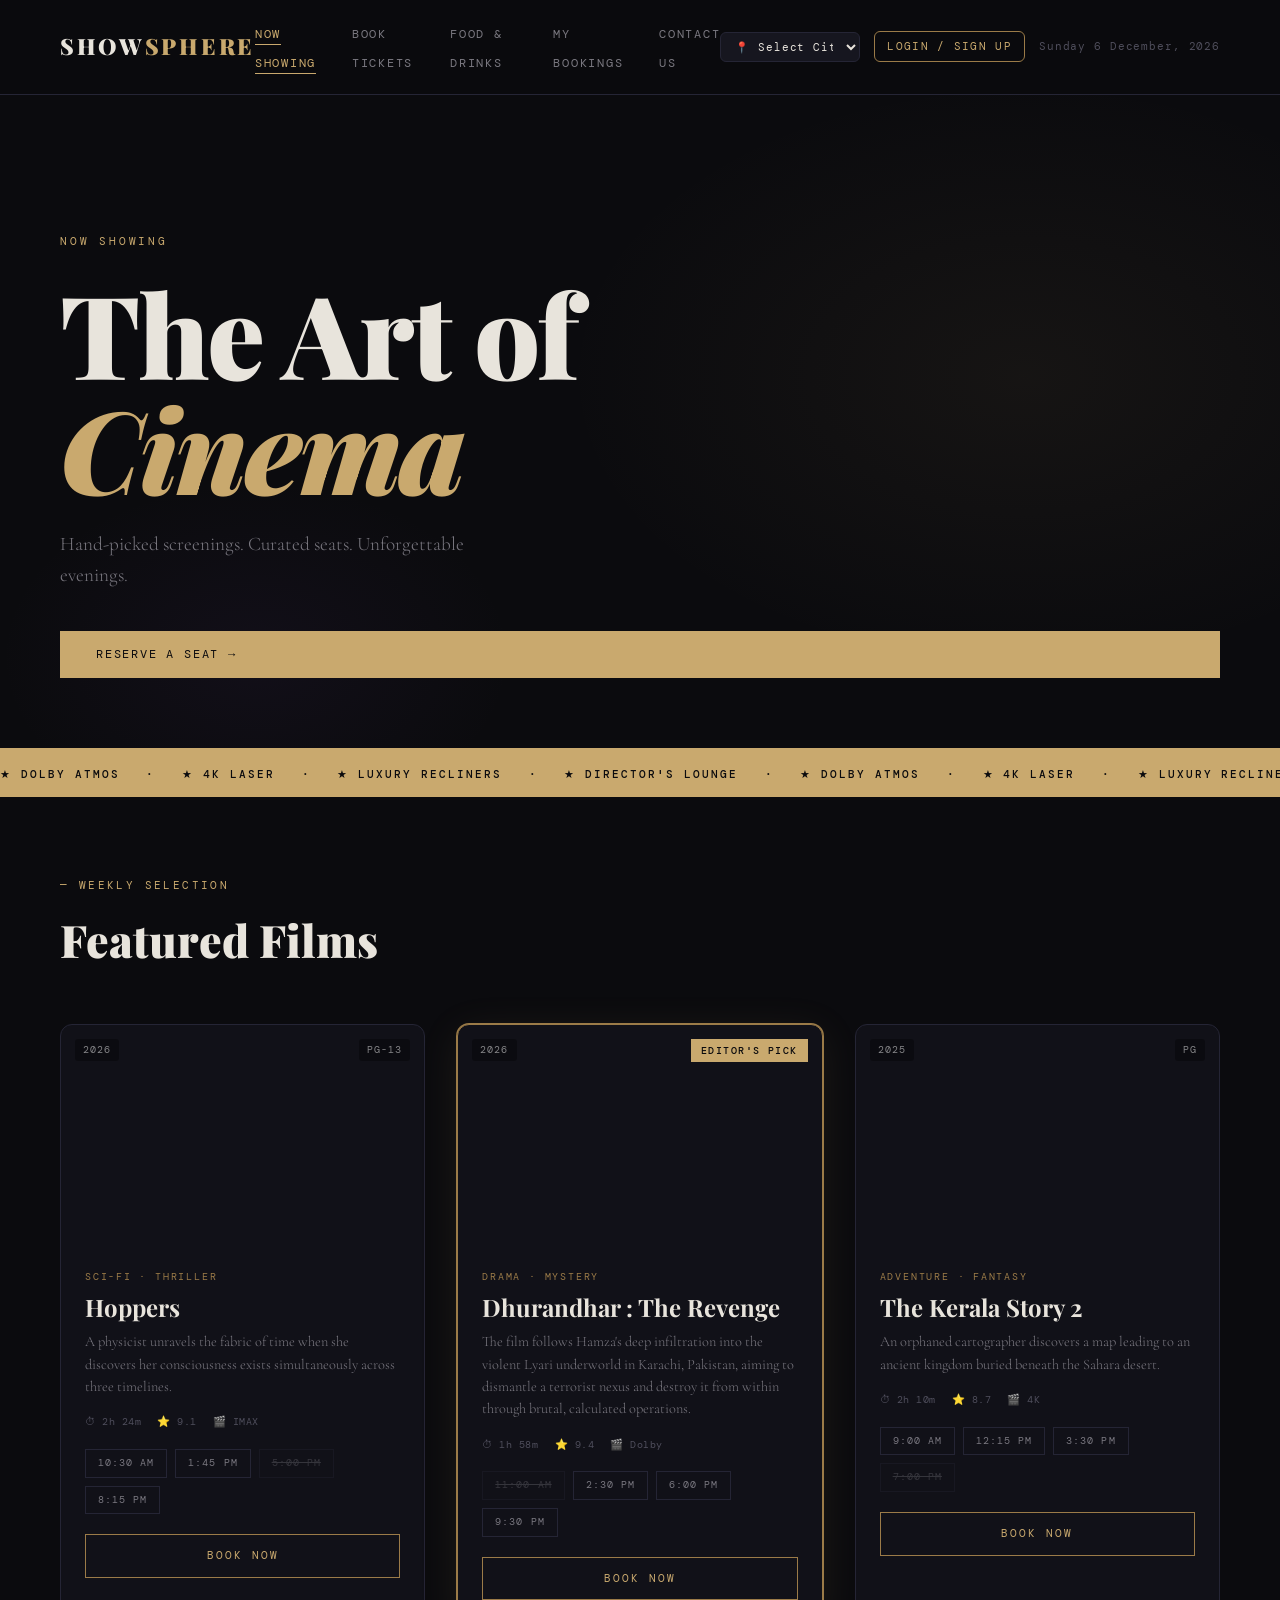
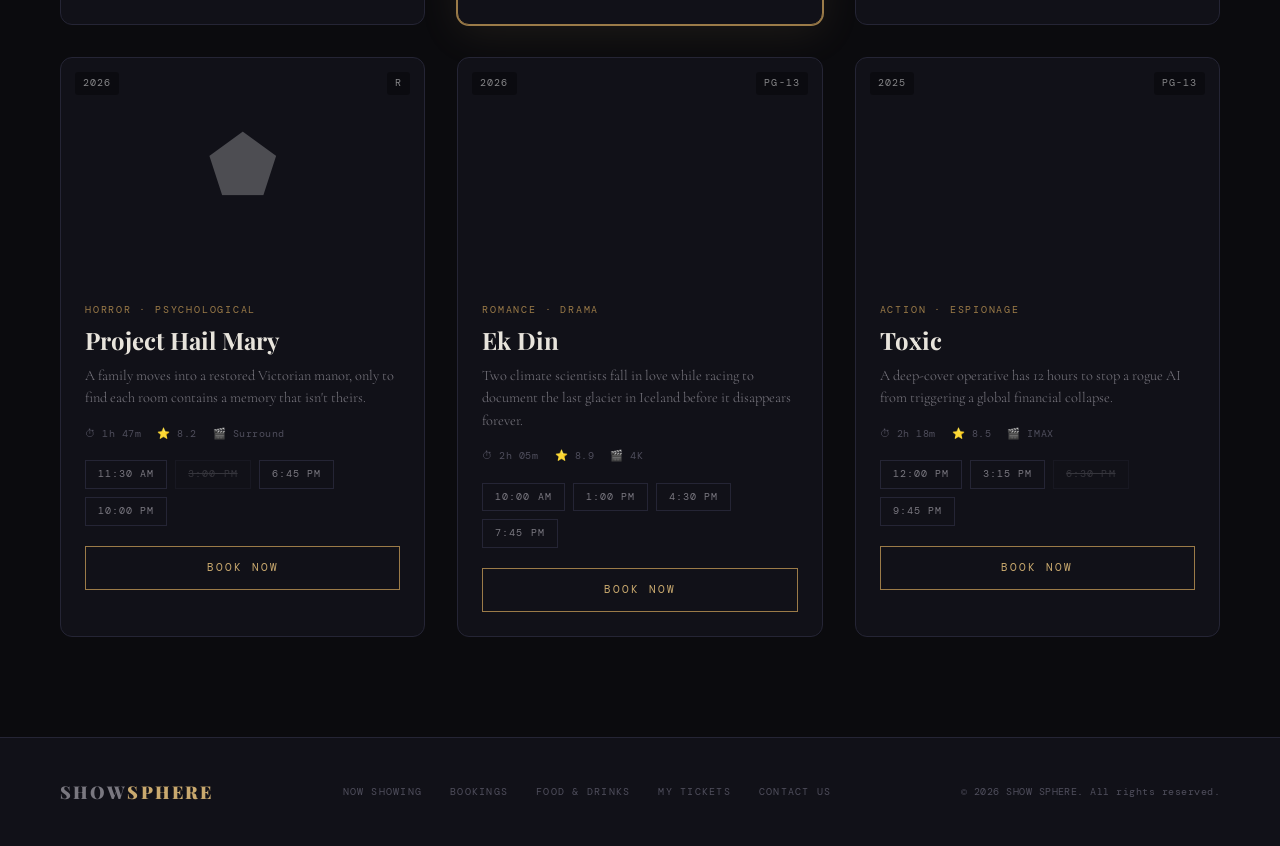
==== index.html @ 592b6368 "Add files via upload" ====
<!DOCTYPE html>
<html lang="en">

<head>
  <meta charset="UTF-8">
  <meta name="viewport" content="width=device-width, initial-scale=1.0">
  <title>SHOW SPHERE — Book Your Experience</title>
  <link rel="stylesheet" href="style.css">
  <link rel="preconnect" href="https://fonts.googleapis.com">
  <link
    href="https://fonts.googleapis.com/css2?family=Playfair+Display:ital,wght@0,400;0,700;0,900;1,400&family=DM+Mono:wght@300;400;500&family=Cormorant+Garamond:ital,wght@0,300;0,600;1,300&display=swap"
    rel="stylesheet">
</head>

<body>

  <!-- NAV -->
  <nav class="navbar">
    <div class="nav-brand">SHOW<span>SPHERE</span></div>
    <ul class="nav-links">
      <li><a href="index.html" class="active">Now Showing</a></li>
      <li><a href="booking.html">Book Tickets</a></li>
      <li><a href="food.html">Food &amp; Drinks</a></li>
      <li><a href="confirmation.html">My Bookings</a></li>
      <li><a href="contact.html">Contact Us</a></li>
    </ul>
    <div class="nav-right-group">
      <div class="location-selector-wrap">
        <select id="city-select" class="city-select-nav" title="Select your city">
          <option value="">📍 Select City</option>
        </select>
      </div>
      <a href="login.html" class="nav-login-btn" id="nav-login-link">Login / Sign Up</a>
      <span class="nav-user-greeting" id="nav-user-greeting" style="display:none"></span>
      <div class="nav-date" id="nav-date-el"></div>
    </div>
  </nav>

  <!-- HERO -->
  <!-- HERO -->
  <header class="hero">
    <div class="hero-label">NOW SHOWING</div>
    <h1 class="hero-title">The Art of<br><em>Cinema</em></h1>
    <p class="hero-sub">Hand-picked screenings. Curated seats. Unforgettable evenings.</p>
    <a href="booking.html" class="btn-primary">Reserve a Seat →</a>
    <div class="hero-ticker">
      <span>★ DOLBY ATMOS &nbsp;&nbsp;·&nbsp;&nbsp; ★ 4K LASER &nbsp;&nbsp;·&nbsp;&nbsp; ★ LUXURY RECLINERS
        &nbsp;&nbsp;·&nbsp;&nbsp; ★ DIRECTOR'S LOUNGE &nbsp;&nbsp;·&nbsp;&nbsp; ★ DOLBY ATMOS &nbsp;&nbsp;·&nbsp;&nbsp;
        ★ 4K LASER &nbsp;&nbsp;·&nbsp;&nbsp; ★ LUXURY RECLINERS &nbsp;&nbsp;·&nbsp;&nbsp;</span>
    </div>
  </header>

  <!-- MOVIES GRID -->
  <main class="main-content">
    <div class="section-header">
      <span class="section-tag">— WEEKLY SELECTION</span>
      <h2>Featured Films</h2>
    </div>

    <div class="movies-grid">

      <!-- MOVIE 1 -->
      <article class="movie-card">
        <div class="movie-poster" style="background-image: url(posters/hoppers2.jpg); background-size: cover;"">
          <div class=" poster-text">
          <span class="poster-year">2026</span>
          <span class="poster-rating">PG-13</span>
        </div>

    </div>
    <div class="movie-info">
      <div class="movie-genre">Sci-Fi · Thriller</div>
      <h3 class="movie-title">Hoppers</h3>
      <p class="movie-desc">A physicist unravels the fabric of time when she discovers her consciousness exists
        simultaneously across three timelines.</p>
      <div class="movie-meta">
        <span>⏱ 2h 24m</span>
        <span>⭐ 9.1</span>
        <span>🎬 IMAX</span>
      </div>
      <div class="movie-times">
        <span class="time-tag">10:30 AM</span>
        <span class="time-tag">1:45 PM</span>
        <span class="time-tag sold-out">5:00 PM</span>
        <span class="time-tag">8:15 PM</span>
      </div>
      <a href="booking.html?movie=echoes" class="btn-book">Book Now</a>
    </div>
    </article>

    <!-- MOVIE 2 -->
    <article class="movie-card featured">
      <div class="movie-poster" style="background-image: url(posters/Dhurandhar.avif); background-size: cover;">
        <div class="poster-text">
          <span class="poster-year">2026</span>
          <span class="poster-rating">R</span>
        </div>

        <div class="featured-badge">EDITOR'S PICK</div>
      </div>
      <div class="movie-info">
        <div class="movie-genre">Drama · Mystery</div>
        <h3 class="movie-title">Dhurandhar : The Revenge </h3>
        <p class="movie-desc">The film follows Hamza's deep infiltration into the violent Lyari underworld in Karachi,
          Pakistan, aiming to dismantle a terrorist nexus and destroy it from within through brutal, calculated
          operations.</p>
        <div class="movie-meta">
          <span>⏱ 1h 58m</span>
          <span>⭐ 9.4</span>
          <span>🎬 Dolby</span>
        </div>
        <div class="movie-times">
          <span class="time-tag sold-out">11:00 AM</span>
          <span class="time-tag">2:30 PM</span>
          <span class="time-tag">6:00 PM</span>
          <span class="time-tag">9:30 PM</span>
        </div>
        <a href="booking.html?movie=letter" class="btn-book">Book Now</a>
      </div>
    </article>

    <!-- MOVIE 3 -->
    <article class="movie-card">
      <div class="movie-poster" style="background-image: url(posters/thekeralastory.avif); background-size: cover;">
        <div class="poster-text">
          <span class="poster-year">2025</span>
          <span class="poster-rating">PG</span>
        </div>

      </div>
      <div class="movie-info">
        <div class="movie-genre">Adventure · Fantasy</div>
        <h3 class="movie-title">The Kerala Story 2</h3>
        <p class="movie-desc">An orphaned cartographer discovers a map leading to an ancient kingdom buried beneath
          the Sahara desert.</p>
        <div class="movie-meta">
          <span>⏱ 2h 10m</span>
          <span>⭐ 8.7</span>
          <span>🎬 4K</span>
        </div>
        <div class="movie-times">
          <span class="time-tag">9:00 AM</span>
          <span class="time-tag">12:15 PM</span>
          <span class="time-tag">3:30 PM</span>
          <span class="time-tag sold-out">7:00 PM</span>
        </div>
        <a href="booking.html?movie=crown" class="btn-book">Book Now</a>
      </div>
    </article>

    <!-- MOVIE 4 -->
    <article class="movie-card">
      <div class="movie-poster" style="background-image: url(posters/hailmary2.webp); background-size: cover;">
        <div class="poster-text">
          <span class="poster-year">2026</span>
          <span class="poster-rating">R</span>
        </div>
        <div class="poster-art">⬟</div>
      </div>
      <div class="movie-info">
        <div class="movie-genre">Horror · Psychological</div>
        <h3 class="movie-title">Project Hail Mary</h3>
        <p class="movie-desc">A family moves into a restored Victorian manor, only to find each room contains a memory
          that isn't theirs.</p>
        <div class="movie-meta">
          <span>⏱ 1h 47m</span>
          <span>⭐ 8.2</span>
          <span>🎬 Surround</span>
        </div>
        <div class="movie-times">
          <span class="time-tag">11:30 AM</span>
          <span class="time-tag sold-out">3:00 PM</span>
          <span class="time-tag">6:45 PM</span>
          <span class="time-tag">10:00 PM</span>
        </div>
        <a href="booking.html?movie=hollow" class="btn-book">Book Now</a>
      </div>
    </article>

    <!-- MOVIE 5 -->
    <article class="movie-card">
      <div class="movie-poster" style="background-image: url(posters/ekdin.avif); background-size: cover;">
        <div class="poster-text">
          <span class="poster-year">2026</span>
          <span class="poster-rating">PG-13</span>
        </div>

      </div>
      <div class="movie-info">
        <div class="movie-genre">Romance · Drama</div>
        <h3 class="movie-title">Ek Din</h3>
        <p class="movie-desc">Two climate scientists fall in love while racing to document the last glacier in Iceland
          before it disappears forever.</p>
        <div class="movie-meta">
          <span>⏱ 2h 05m</span>
          <span>⭐ 8.9</span>
          <span>🎬 4K</span>
        </div>
        <div class="movie-times">
          <span class="time-tag">10:00 AM</span>
          <span class="time-tag">1:00 PM</span>
          <span class="time-tag">4:30 PM</span>
          <span class="time-tag">7:45 PM</span>
        </div>
        <a href="booking.html?movie=seasons" class="btn-book">Book Now</a>
      </div>
    </article>

    <!-- MOVIE 6 -->
    <article class="movie-card">
      <div class="movie-poster" style="background-image: url(posters/toxic.jpg); background-size: cover;">
        <div class="poster-text">
          <span class="poster-year">2025</span>
          <span class="poster-rating">PG-13</span>
        </div>

      </div>
      <div class="movie-info">
        <div class="movie-genre">Action · Espionage</div>
        <h3 class="movie-title">Toxic</h3>
        <p class="movie-desc">A deep-cover operative has 12 hours to stop a rogue AI from triggering a global
          financial collapse.</p>
        <div class="movie-meta">
          <span>⏱ 2h 18m</span>
          <span>⭐ 8.5</span>
          <span>🎬 IMAX</span>
        </div>
        <div class="movie-times">
          <span class="time-tag">12:00 PM</span>
          <span class="time-tag">3:15 PM</span>
          <span class="time-tag sold-out">6:30 PM</span>
          <span class="time-tag">9:45 PM</span>
        </div>
        <a href="booking.html?movie=midnight" class="btn-book">Book Now</a>
      </div>
    </article>

    </div>
  </main>

  <!-- FOOTER -->
  <footer class="footer">
    <div class="footer-brand">SHOW<span>SPHERE</span></div>
    <div class="footer-links">
      <a href="index.html">Now Showing</a>
      <a href="booking.html">Bookings</a>
      <a href="food.html">Food &amp; Drinks</a>
      <a href="confirmation.html">My Tickets</a>
      <a href="contact.html">Contact Us</a>
    </div>
    <div class="footer-copy">© 2026 SHOW SPHERE. All rights reserved.</div>
  </footer>

</body>
<script src="shared.js"></script>
<script src="index (1).js"></script>
</html>
---- style.css ----
/* ============================================================
   SHOW SPHERE — Master Stylesheet
   Aesthetic: Dark luxury editorial · Gold accents · Cinematic
   ============================================================ */

/* ── RESET & ROOT ─────────────────────────────────────────── */
*,
*::before,
*::after {
  box-sizing: border-box;
  margin: 0;
  padding: 0;
}

:root {
  --bg: #0b0b0e;
  --surface: #111118;
  --surface2: #16161f;
  --border: #252535;
  --gold: #c9a96e;
  --gold-dim: #9b7b48;
  --gold-glow: rgba(201, 169, 110, 0.15);
  --text: #e8e4dc;
  --text-dim: #7a7880;
  --text-sub: #4f4e5c;
  --accent: #c9a96e;
  --red: #e05c5c;
  --green: #5ccea8;

  --font-display: 'Playfair Display', Georgia, serif;
  --font-mono: 'DM Mono', monospace;
  --font-body: 'Cormorant Garamond', Georgia, serif;

  --radius: 6px;
  --radius-lg: 12px;
  --shadow: 0 4px 24px rgba(0, 0, 0, 0.6);
}

html {
  scroll-behavior: smooth;
}

body {
  background-color: var(--bg);
  color: var(--text);
  font-family: var(--font-body);
  font-size: 18px;
  line-height: 1.6;
  min-height: 100vh;
}

/* ── NAVBAR ────────────────────────────────────────────────── */
.navbar {
  position: sticky;
  top: 0;
  z-index: 100;
  display: flex;
  align-items: center;
  justify-content: space-between;
  padding: 18px 60px;
  background: rgba(11, 11, 14, 0.92);
  backdrop-filter: blur(16px);
  border-bottom: 1px solid var(--border);
}

.nav-brand {
  font-family: var(--font-display);
  font-size: 1.4rem;
  font-weight: 900;
  letter-spacing: 0.12em;
  color: var(--text);
}

.nav-brand span {
  color: var(--gold);
}

.nav-links {
  display: flex;
  list-style: none;
  gap: 36px;
}

.nav-links a {
  font-family: var(--font-mono);
  font-size: 0.72rem;
  letter-spacing: 0.15em;
  text-transform: uppercase;
  text-decoration: none;
  color: var(--text-dim);
  padding-bottom: 2px;
  border-bottom: 1px solid transparent;
  transition: color 0.2s, border-color 0.2s;
}

.nav-links a:hover,
.nav-links a.active {
  color: var(--gold);
  border-bottom-color: var(--gold);
}

.nav-date {
  font-family: var(--font-mono);
  font-size: 0.68rem;
  color: var(--text-sub);
  letter-spacing: 0.08em;
}

/* ── HERO ──────────────────────────────────────────────────── */
.hero {
  position: relative;
  min-height: 78vh;
  display: flex;
  flex-direction: column;
  justify-content: center;
  padding: 100px 60px 80px;
  overflow: hidden;
}

.hero::before {
  content: '';
  position: absolute;
  inset: 0;
  background:
    radial-gradient(ellipse 60% 70% at 80% 40%, rgba(201, 169, 110, 0.06) 0%, transparent 60%),
    radial-gradient(ellipse 40% 50% at 20% 80%, rgba(100, 60, 150, 0.08) 0%, transparent 50%);
  pointer-events: none;
}

.hero-label {
  font-family: var(--font-mono);
  font-size: 0.7rem;
  letter-spacing: 0.25em;
  text-transform: uppercase;
  color: var(--gold);
  margin-bottom: 24px;
  animation: fadeUp 0.8s ease both;
}

.hero-title {
  font-family: var(--font-display);
  font-size: clamp(4rem, 9vw, 9rem);
  font-weight: 900;
  line-height: 1;
  letter-spacing: -0.02em;
  color: var(--text);
  max-width: 700px;
  margin-bottom: 24px;
  animation: fadeUp 0.8s 0.1s ease both;
}

.hero-title em {
  font-style: italic;
  color: var(--gold);
}

.hero-sub {
  font-family: var(--font-body);
  font-size: 1.2rem;
  color: var(--text-dim);
  max-width: 420px;
  margin-bottom: 40px;
  animation: fadeUp 0.8s 0.2s ease both;
  font-weight: 300;
}

/* ── TICKER ────────────────────────────────────────────────── */
.hero-ticker {
  position: absolute;
  bottom: 0;
  left: 0;
  right: 0;
  background: var(--gold);
  padding: 10px 0;
  overflow: hidden;
  white-space: nowrap;
}

.hero-ticker span {
  display: inline-block;
  font-family: var(--font-mono);
  font-size: 0.68rem;
  letter-spacing: 0.18em;
  color: var(--bg);
  font-weight: 500;
  animation: ticker 22s linear infinite;
}

@keyframes ticker {
  from {
    transform: translateX(0);
  }

  to {
    transform: translateX(-50%);
  }
}

/* ── BUTTONS ───────────────────────────────────────────────── */
.btn-primary {
  display: inline-block;
  background: var(--gold);
  color: var(--bg);
  font-family: var(--font-mono);
  font-size: 0.75rem;
  letter-spacing: 0.15em;
  text-transform: uppercase;
  text-decoration: none;
  padding: 14px 36px;
  border: none;
  cursor: pointer;
  transition: background 0.2s, transform 0.15s;
  animation: fadeUp 0.8s 0.3s ease both;
}

.btn-primary:hover {
  background: #e0be85;
  transform: translateY(-2px);
}

.btn-outline {
  display: inline-block;
  background: transparent;
  color: var(--gold);
  font-family: var(--font-mono);
  font-size: 0.75rem;
  letter-spacing: 0.15em;
  text-transform: uppercase;
  text-decoration: none;
  padding: 14px 36px;
  border: 1px solid var(--gold);
  cursor: pointer;
  transition: background 0.2s, transform 0.15s;
}

.btn-outline:hover {
  background: var(--gold-glow);
  transform: translateY(-2px);
}

/* ── MAIN CONTENT ──────────────────────────────────────────── */
.main-content {
  padding: 80px 60px 100px;
}

.section-header {
  margin-bottom: 48px;
}

.section-tag {
  font-family: var(--font-mono);
  font-size: 0.68rem;
  letter-spacing: 0.22em;
  text-transform: uppercase;
  color: var(--gold);
  display: block;
  margin-bottom: 10px;
}

.section-header h2 {
  font-family: var(--font-display);
  font-size: 2.8rem;
  font-weight: 900;
  color: var(--text);
}

/* ── MOVIES GRID ───────────────────────────────────────────── */
.movies-grid {
  display: grid;
  grid-template-columns: repeat(auto-fill, minmax(340px, 1fr));
  gap: 32px;
}

.movie-card {
  background: var(--surface);
  border: 1px solid var(--border);
  border-radius: var(--radius-lg);
  overflow: hidden;
  transition: transform 0.25s, border-color 0.25s, box-shadow 0.25s;
  animation: fadeUp 0.6s ease both;
}

.movie-card:nth-child(2) {
  animation-delay: 0.1s;
}

.movie-card:nth-child(3) {
  animation-delay: 0.15s;
}

.movie-card:nth-child(4) {
  animation-delay: 0.2s;
}

.movie-card:nth-child(5) {
  animation-delay: 0.25s;
}

.movie-card:nth-child(6) {
  animation-delay: 0.3s;
}

.movie-card:hover {
  transform: translateY(-6px);
  border-color: var(--gold-dim);
  box-shadow: 0 16px 48px rgba(0, 0, 0, 0.5), 0 0 0 1px var(--gold-dim);
}

.movie-card.featured {
  border-color: var(--gold-dim);
  box-shadow: 0 0 0 1px var(--gold-dim), 0 8px 40px rgba(201, 169, 110, 0.1);
}

/* Poster */
.movie-poster {
  position: relative;
  height: 220px;
  display: flex;
  align-items: center;
  justify-content: center;
  overflow: hidden;
}

.poster-art {
  font-size: 5rem;
  opacity: 0.25;
  color: #fff;
  user-select: none;
}

.poster-text {
  position: absolute;
  top: 14px;
  left: 14px;
  right: 14px;
  display: flex;
  justify-content: space-between;
}

.poster-year,
.poster-rating {
  font-family: var(--font-mono);
  font-size: 0.65rem;
  letter-spacing: 0.1em;
  color: rgba(255, 255, 255, 0.5);
  background: rgba(0, 0, 0, 0.35);
  padding: 3px 8px;
  border-radius: 3px;
}

.featured-badge {
  position: absolute;
  top: 14px;
  right: 14px;
  background: var(--gold);
  color: var(--bg);
  font-family: var(--font-mono);
  font-size: 0.6rem;
  letter-spacing: 0.15em;
  padding: 4px 10px;
  font-weight: 500;
}

/* Movie info */
.movie-info {
  padding: 24px;
}

.movie-genre {
  font-family: var(--font-mono);
  font-size: 0.62rem;
  letter-spacing: 0.18em;
  text-transform: uppercase;
  color: var(--gold-dim);
  margin-bottom: 8px;
}

.movie-title {
  font-family: var(--font-display);
  font-size: 1.5rem;
  font-weight: 700;
  color: var(--text);
  margin-bottom: 10px;
  line-height: 1.2;
}

.movie-desc {
  font-size: 0.9rem;
  color: var(--text-dim);
  margin-bottom: 16px;
  line-height: 1.55;
  font-weight: 300;
}

.movie-meta {
  display: flex;
  gap: 16px;
  font-family: var(--font-mono);
  font-size: 0.65rem;
  color: var(--text-sub);
  margin-bottom: 18px;
  letter-spacing: 0.05em;
}

/* Showtimes */
.movie-times {
  display: flex;
  flex-wrap: wrap;
  gap: 8px;
  margin-bottom: 20px;
}

.time-tag {
  font-family: var(--font-mono);
  font-size: 0.65rem;
  letter-spacing: 0.1em;
  padding: 5px 12px;
  border: 1px solid var(--border);
  color: var(--text-dim);
  cursor: default;
  transition: border-color 0.15s, color 0.15s;
}

.time-tag:hover:not(.sold-out) {
  border-color: var(--gold-dim);
  color: var(--gold);
}

.time-tag.sold-out {
  opacity: 0.35;
  text-decoration: line-through;
  cursor: not-allowed;
}

.btn-book {
  display: inline-block;
  width: 100%;
  text-align: center;
  background: transparent;
  color: var(--gold);
  font-family: var(--font-mono);
  font-size: 0.7rem;
  letter-spacing: 0.18em;
  text-transform: uppercase;
  text-decoration: none;
  padding: 12px;
  border: 1px solid var(--gold-dim);
  transition: background 0.2s, color 0.2s;
}

.btn-book:hover {
  background: var(--gold);
  color: var(--bg);
}

/* ── PAGE HEADER ───────────────────────────────────────────── */
.page-header {
  padding: 80px 60px 40px;
  border-bottom: 1px solid var(--border);
}

.page-header h1 {
  font-family: var(--font-display);
  font-size: clamp(2.5rem, 5vw, 5rem);
  font-weight: 900;
  line-height: 1.05;
  margin-top: 10px;
}

.page-header h1 em {
  color: var(--gold);
  font-style: italic;
}

/* ── BOOKING MAIN ──────────────────────────────────────────── */
.booking-main {
  padding: 60px;
  display: flex;
  flex-direction: column;
  gap: 60px;
}

.booking-section {
  background: var(--surface);
  border: 1px solid var(--border);
  border-radius: var(--radius-lg);
  padding: 40px;
}

.step-label {
  font-family: var(--font-mono);
  font-size: 0.65rem;
  letter-spacing: 0.25em;
  text-transform: uppercase;
  color: var(--gold);
  margin-bottom: 28px;
  padding-bottom: 16px;
  border-bottom: 1px solid var(--border);
}

/* Select row */
.select-row {
  display: grid;
  grid-template-columns: 1fr 1fr 1fr 1fr;
  gap: 32px;
}

.field-group {
  display: flex;
  flex-direction: column;
  gap: 10px;
}

.field-label {
  font-family: var(--font-mono);
  font-size: 0.65rem;
  letter-spacing: 0.15em;
  text-transform: uppercase;
  color: var(--text-dim);
}

.styled-select {
  background: var(--surface2);
  color: var(--text);
  border: 1px solid var(--border);
  padding: 12px 14px;
  font-family: var(--font-body);
  font-size: 1rem;
  border-radius: var(--radius);
  appearance: none;
  cursor: pointer;
  outline: none;
  transition: border-color 0.2s;
}

.styled-select:focus {
  border-color: var(--gold);
}

/* Time radio group */
.time-radio-group {
  display: flex;
  flex-direction: column;
  gap: 8px;
}

.time-radio {
  display: flex;
  align-items: center;
  gap: 10px;
  cursor: pointer;
}

.time-radio input[type="radio"] {
  accent-color: var(--gold);
}

.time-radio span {
  font-family: var(--font-mono);
  font-size: 0.75rem;
  color: var(--text-dim);
  transition: color 0.15s;
}

.time-radio input:checked+span {
  color: var(--gold);
}

/* ── SEAT MAP ──────────────────────────────────────────────── */
.screen-wrapper {
  text-align: center;
  margin-bottom: 20px;
}

.screen-bar {
  display: inline-block;
  width: 70%;
  padding: 10px;
  background: linear-gradient(180deg, rgba(201, 169, 110, 0.25) 0%, transparent 100%);
  border-top: 3px solid var(--gold);
  font-family: var(--font-mono);
  font-size: 0.62rem;
  letter-spacing: 0.35em;
  color: var(--gold-dim);
  text-align: center;
}

.seat-legend {
  display: flex;
  gap: 24px;
  justify-content: center;
  margin-bottom: 28px;
}

.legend-item {
  display: flex;
  align-items: center;
  gap: 7px;
  font-family: var(--font-mono);
  font-size: 0.62rem;
  color: var(--text-dim);
  letter-spacing: 0.08em;
}

.legend-dot {
  width: 14px;
  height: 14px;
  border-radius: 3px;
}

.legend-dot.available {
  background: var(--surface2);
  border: 1px solid var(--border);
}

.legend-dot.selected {
  background: var(--gold);
}

.legend-dot.taken {
  background: var(--text-sub);
  opacity: 0.5;
}

.legend-dot.premium {
  background: transparent;
  border: 1px solid var(--gold);
}

.seat-map {
  display: flex;
  flex-direction: column;
  align-items: center;
  gap: 10px;
}

.seat-row {
  display: flex;
  align-items: center;
  gap: 7px;
}

.row-label {
  font-family: var(--font-mono);
  font-size: 0.65rem;
  color: var(--text-sub);
  width: 18px;
  text-align: center;
  letter-spacing: 0.05em;
}

.row-label.gold {
  color: var(--gold);
}

.aisle {
  width: 24px;
}

/* Seat styling via checkbox hack */
.seat {
  position: relative;
  cursor: pointer;
}

.seat input[type="checkbox"] {
  position: absolute;
  opacity: 0;
  width: 0;
  height: 0;
}

.seat span {
  display: flex;
  align-items: center;
  justify-content: center;
  width: 38px;
  height: 34px;
  border-radius: 5px 5px 3px 3px;
  background: var(--surface2);
  border: 1px solid var(--border);
  font-family: var(--font-mono);
  font-size: 0.52rem;
  color: var(--text-sub);
  letter-spacing: 0;
  transition: background 0.15s, border-color 0.15s, color 0.15s;
  cursor: pointer;
}

.seat:hover span {
  border-color: var(--gold-dim);
  color: var(--gold);
}

.seat input:checked+span {
  background: var(--gold);
  border-color: var(--gold);
  color: var(--bg);
}

.seat.taken span {
  background: var(--text-sub);
  border-color: transparent;
  opacity: 0.35;
  cursor: not-allowed;
}

.seat.premium span {
  border-color: var(--gold-dim);
  color: var(--gold-dim);
}

.seat.premium:hover span {
  border-color: var(--gold);
  background: var(--gold-glow);
  color: var(--gold);
}

.seat.premium input:checked+span {
  background: var(--gold);
  color: var(--bg);
}

.premium-row {
  margin-top: 8px;
}

.pricing-info {
  display: flex;
  gap: 28px;
  justify-content: center;
  margin-top: 20px;
  font-family: var(--font-mono);
  font-size: 0.72rem;
  color: var(--text-dim);
  letter-spacing: 0.05em;
}

.pricing-info strong {
  color: var(--gold);
}

/* ── BOOKING FORM ──────────────────────────────────────────── */
.booking-form {
  display: flex;
  flex-direction: column;
  gap: 24px;
}

.form-row {
  display: grid;
  grid-template-columns: 1fr 1fr;
  gap: 24px;
}

.form-field {
  display: flex;
  flex-direction: column;
  gap: 8px;
}

.form-field.full {
  grid-column: 1 / -1;
}

.form-field label {
  font-family: var(--font-mono);
  font-size: 0.65rem;
  letter-spacing: 0.15em;
  text-transform: uppercase;
  color: var(--text-dim);
}

.form-field input[type="text"],
.form-field input[type="email"],
.form-field input[type="tel"] {
  background: var(--surface2);
  border: 1px solid var(--border);
  color: var(--text);
  padding: 13px 16px;
  font-family: var(--font-body);
  font-size: 1rem;
  border-radius: var(--radius);
  outline: none;
  transition: border-color 0.2s;
}

.form-field input:focus {
  border-color: var(--gold);
}

.form-field input::placeholder {
  color: var(--text-sub);
}

/* Ticket type radio */
.ticket-type-group {
  display: flex;
  gap: 16px;
}

.ticket-type-radio {
  display: flex;
  align-items: center;
  gap: 9px;
  cursor: pointer;
}

.ticket-type-radio input {
  accent-color: var(--gold);
}

.ticket-type-radio span {
  font-family: var(--font-mono);
  font-size: 0.72rem;
  color: var(--text-dim);
}

.ticket-type-radio input:checked+span {
  color: var(--gold);
}

/* Add-ons */
.addon-group {
  display: grid;
  grid-template-columns: 1fr 1fr;
  gap: 12px;
}

.addon-check {
  display: flex;
  align-items: center;
  gap: 10px;
  cursor: pointer;
  background: var(--surface2);
  border: 1px solid var(--border);
  border-radius: var(--radius);
  padding: 12px 16px;
  transition: border-color 0.15s;
}

.addon-check:hover {
  border-color: var(--gold-dim);
}

.addon-check input[type="checkbox"] {
  accent-color: var(--gold);
}

.addon-check input:checked~span {
  color: var(--gold);
}

.addon-check span {
  font-family: var(--font-mono);
  font-size: 0.7rem;
  color: var(--text-dim);
  letter-spacing: 0.03em;
}

/* Order summary */
.order-summary {
  background: var(--bg);
  border: 1px solid var(--border);
  border-radius: var(--radius);
  padding: 28px;
  margin-top: 8px;
}

.summary-title {
  font-family: var(--font-mono);
  font-size: 0.65rem;
  letter-spacing: 0.2em;
  text-transform: uppercase;
  color: var(--gold);
  margin-bottom: 16px;
}

.summary-row {
  display: flex;
  justify-content: space-between;
  padding: 8px 0;
  border-bottom: 1px solid var(--border);
  font-family: var(--font-mono);
  font-size: 0.75rem;
  color: var(--text-dim);
}

.summary-row:last-child {
  border-bottom: none;
}

.summary-row.total {
  color: var(--text);
  font-weight: 500;
  padding-top: 14px;
}

.summary-row.total span:last-child {
  color: var(--gold);
  font-size: 0.9rem;
}

.btn-confirm {
  width: 100%;
  text-align: center;
  padding: 18px;
  font-size: 0.78rem;
  animation: none;
}

/* ── CONFIRMATION PAGE ─────────────────────────────────────── */
.confirm-hero {
  padding: 80px 60px 60px;
  text-align: center;
  border-bottom: 1px solid var(--border);
}

.confirm-icon {
  width: 64px;
  height: 64px;
  border-radius: 50%;
  background: var(--gold-glow);
  border: 1px solid var(--gold-dim);
  color: var(--gold);
  font-size: 1.8rem;
  display: flex;
  align-items: center;
  justify-content: center;
  margin: 0 auto 20px;
  animation: pop 0.5s cubic-bezier(0.175, 0.885, 0.32, 1.275) both;
}

.confirm-hero h1 {
  font-family: var(--font-display);
  font-size: clamp(2.5rem, 5vw, 4rem);
  font-weight: 900;
  margin: 10px 0 16px;
}

.confirm-hero h1 em {
  color: var(--gold);
  font-style: italic;
}

.confirm-hero p {
  color: var(--text-dim);
  font-size: 1rem;
}

/* ── TICKET CARD ───────────────────────────────────────────── */
.confirm-main {
  padding: 60px;
  display: flex;
  flex-direction: column;
  gap: 48px;
}

.ticket-card {
  display: flex;
  background: var(--surface);
  border: 1px solid var(--gold-dim);
  border-radius: var(--radius-lg);
  overflow: hidden;
  box-shadow: 0 0 60px rgba(201, 169, 110, 0.08), var(--shadow);
  max-width: 900px;
  margin: 0 auto;
  width: 100%;
}

.ticket-left {
  display: flex;
  flex-direction: column;
  width: 220px;
  flex-shrink: 0;
  background: var(--bg);
}

.ticket-movie-art {
  flex: 1;
  display: flex;
  align-items: center;
  justify-content: center;
  min-height: 200px;
}

.ticket-art-symbol {
  font-size: 4rem;
  color: rgba(255, 255, 255, 0.15);
}

.ticket-qr {
  padding: 20px;
  border-top: 1px solid var(--border);
  display: flex;
  flex-direction: column;
  align-items: center;
  gap: 8px;
}

.qr-box {
  background: #fff;
  padding: 8px;
  border-radius: 4px;
}

.qr-inner {
  display: grid;
  grid-template-columns: repeat(7, 12px);
  gap: 2px;
}

.qr-cell {
  width: 12px;
  height: 12px;
  border-radius: 1px;
}

.qr-cell.dark {
  background: #0b0b0e;
}

.qr-cell.light {
  background: #fff;
}

.qr-label {
  font-family: var(--font-mono);
  font-size: 0.55rem;
  letter-spacing: 0.12em;
  color: var(--text-sub);
}

/* Divider */
.ticket-divider {
  width: 1px;
  background: var(--border);
  position: relative;
  display: flex;
  flex-direction: column;
  align-items: center;
  justify-content: space-between;
  padding: 20px 0;
}

.divider-line {
  flex: 1;
  width: 1px;
  background: repeating-linear-gradient(to bottom,
      var(--border) 0,
      var(--border) 6px,
      transparent 6px,
      transparent 12px);
}

.divider-circle {
  width: 20px;
  height: 20px;
  border-radius: 50%;
  background: var(--bg);
  border: 1px solid var(--border);
  position: absolute;
  left: 50%;
  transform: translateX(-50%);
}

.divider-circle.top {
  top: -10px;
}

.divider-circle.bottom {
  bottom: -10px;
}

/* Right side */
.ticket-right {
  flex: 1;
  padding: 36px 40px;
}

.ticket-header {
  display: flex;
  justify-content: space-between;
  align-items: center;
  margin-bottom: 20px;
}

.ticket-cinema {
  font-family: var(--font-display);
  font-size: 0.9rem;
  font-weight: 900;
  letter-spacing: 0.1em;
  color: var(--gold);
}

.ticket-number {
  font-family: var(--font-mono);
  font-size: 0.62rem;
  color: var(--text-sub);
  letter-spacing: 0.08em;
}

.ticket-title {
  font-family: var(--font-display);
  font-size: 2.2rem;
  font-weight: 700;
  color: var(--text);
  margin-bottom: 6px;
  line-height: 1.1;
}

.ticket-genre {
  font-family: var(--font-mono);
  font-size: 0.65rem;
  letter-spacing: 0.15em;
  color: var(--gold-dim);
  text-transform: uppercase;
  margin-bottom: 28px;
}

.ticket-details-grid {
  display: grid;
  grid-template-columns: 1fr 1fr 1fr;
  gap: 20px;
  margin-bottom: 24px;
  padding: 24px;
  background: var(--bg);
  border-radius: var(--radius);
  border: 1px solid var(--border);
}

.ticket-detail {
  display: flex;
  flex-direction: column;
  gap: 4px;
}

.detail-label {
  font-family: var(--font-mono);
  font-size: 0.55rem;
  letter-spacing: 0.2em;
  color: var(--text-sub);
  text-transform: uppercase;
}

.detail-value {
  font-family: var(--font-mono);
  font-size: 0.8rem;
  color: var(--text);
  letter-spacing: 0.04em;
}

.detail-value.gold {
  color: var(--gold);
  font-size: 0.95rem;
}

.ticket-guest,
.ticket-addons {
  font-family: var(--font-mono);
  font-size: 0.7rem;
  color: var(--text-dim);
  display: flex;
  gap: 12px;
  align-items: baseline;
  margin-bottom: 8px;
}

/* ── INSTRUCTIONS ──────────────────────────────────────────── */
.instructions-row {
  display: grid;
  grid-template-columns: repeat(3, 1fr);
  gap: 24px;
  max-width: 900px;
  margin: 0 auto;
  width: 100%;
}

.instruction-card {
  background: var(--surface);
  border: 1px solid var(--border);
  border-radius: var(--radius-lg);
  padding: 28px;
  text-align: center;
}

.instr-icon {
  font-size: 2rem;
  margin-bottom: 12px;
}

.instruction-card h4 {
  font-family: var(--font-display);
  font-size: 1.1rem;
  font-weight: 700;
  color: var(--text);
  margin-bottom: 8px;
}

.instruction-card p {
  font-size: 0.88rem;
  color: var(--text-dim);
  line-height: 1.6;
  font-weight: 300;
}

/* ── PAST BOOKINGS TABLE ───────────────────────────────────── */
.past-bookings {
  background: var(--surface);
  border: 1px solid var(--border);
  border-radius: var(--radius-lg);
  padding: 36px;
}

.bookings-table {
  width: 100%;
  border-collapse: collapse;
  margin-top: 16px;
}

.bookings-table th {
  font-family: var(--font-mono);
  font-size: 0.6rem;
  letter-spacing: 0.2em;
  text-transform: uppercase;
  color: var(--text-sub);
  text-align: left;
  padding: 10px 16px;
  border-bottom: 1px solid var(--border);
}

.bookings-table td {
  font-family: var(--font-mono);
  font-size: 0.72rem;
  color: var(--text-dim);
  padding: 14px 16px;
  border-bottom: 1px solid var(--border);
}

.bookings-table tr:last-child td {
  border-bottom: none;
}

.bookings-table tr:hover td {
  background: rgba(255, 255, 255, 0.02);
}

.bookings-table td.mono {
  color: var(--text-sub);
}

.status {
  display: inline-block;
  font-family: var(--font-mono);
  font-size: 0.58rem;
  letter-spacing: 0.12em;
  text-transform: uppercase;
  padding: 3px 10px;
  border-radius: 100px;
}

.status.confirmed {
  background: rgba(201, 169, 110, 0.12);
  color: var(--gold);
  border: 1px solid var(--gold-dim);
}

.status.attended {
  background: rgba(92, 206, 168, 0.08);
  color: var(--green);
  border: 1px solid rgba(92, 206, 168, 0.3);
}

.status.cancelled {
  background: rgba(224, 92, 92, 0.08);
  color: var(--red);
  border: 1px solid rgba(224, 92, 92, 0.3);
}

/* CTA Row */
.cta-row {
  display: flex;
  gap: 20px;
  justify-content: center;
}

/* ── FOOTER ────────────────────────────────────────────────── */
.footer {
  background: var(--surface);
  border-top: 1px solid var(--border);
  padding: 40px 60px;
  display: flex;
  align-items: center;
  justify-content: space-between;
  margin-top: auto;
}

.footer-brand {
  font-family: var(--font-display);
  font-size: 1.1rem;
  font-weight: 900;
  letter-spacing: 0.12em;
  color: var(--text-dim);
}

.footer-brand span {
  color: var(--gold);
}

.footer-links {
  display: flex;
  gap: 28px;
}

.footer-links a {
  font-family: var(--font-mono);
  font-size: 0.65rem;
  letter-spacing: 0.12em;
  text-transform: uppercase;
  text-decoration: none;
  color: var(--text-sub);
  transition: color 0.2s;
}

.footer-links a:hover {
  color: var(--gold);
}

.footer-copy {
  font-family: var(--font-mono);
  font-size: 0.6rem;
  color: var(--text-sub);
  letter-spacing: 0.05em;
}

/* ── ANIMATIONS ────────────────────────────────────────────── */
@keyframes fadeUp {
  from {
    opacity: 0;
    transform: translateY(20px);
  }

  to {
    opacity: 1;
    transform: translateY(0);
  }
}

@keyframes pop {
  from {
    transform: scale(0.5);
    opacity: 0;
  }

  to {
    transform: scale(1);
    opacity: 1;
  }
}

/* ── RESPONSIVE ────────────────────────────────────────────── */
@media (max-width: 1024px) {

  .navbar,
  .hero,
  .main-content,
  .booking-main,
  .confirm-main,
  .confirm-hero,
  .page-header,
  .footer {
    padding-left: 32px;
    padding-right: 32px;
  }

  .select-row {
    grid-template-columns: 1fr 1fr;
  }

  .ticket-card {
    flex-direction: column;
  }

  .ticket-left {
    width: 100%;
    flex-direction: row;
  }

  .ticket-movie-art {
    min-height: 120px;
  }

  .ticket-divider {
    display: none;
  }
}

@media (max-width: 768px) {
  .navbar {
    padding: 14px 20px;
    flex-wrap: wrap;
    gap: 10px;
  }

  .nav-links {
    gap: 18px;
  }

  .hero {
    padding: 60px 20px 80px;
    min-height: auto;
  }

  .hero-title {
    font-size: 3.5rem;
  }

  .main-content,
  .booking-main,
  .confirm-main {
    padding: 32px 20px;
  }

  .page-header,
  .confirm-hero {
    padding: 50px 20px 30px;
  }

  .movies-grid {
    grid-template-columns: 1fr;
  }

  .select-row {
    grid-template-columns: 1fr;
  }

  .form-row {
    grid-template-columns: 1fr;
  }

  .addon-group {
    grid-template-columns: 1fr;
  }

  .instructions-row {
    grid-template-columns: 1fr;
  }

  .ticket-details-grid {
    grid-template-columns: 1fr 1fr;
  }

  .footer {
    flex-direction: column;
    gap: 16px;
    text-align: center;
  }

  .seat-row {
    gap: 4px;
  }

  .seat span {
    width: 30px;
    height: 28px;
    font-size: 0.45rem;
  }

  .cta-row {
    flex-direction: column;
    align-items: center;
  }
}


/* ============================================================
   FOOD & DRINKS PAGE
   ============================================================ */

/* ── FOOD HERO ─────────────────────────────────────────────── */
.food-hero {
  position: relative;
  padding: 90px 60px 0;
  overflow: hidden;
  min-height: 52vh;
  display: flex;
  flex-direction: column;
  justify-content: flex-end;
}

.food-hero-bg {
  position: absolute;
  inset: 0;
  background:
    radial-gradient(ellipse 55% 80% at 90% 30%, rgba(201, 169, 110, 0.07) 0%, transparent 60%),
    radial-gradient(ellipse 40% 60% at 10% 70%, rgba(180, 60, 60, 0.07) 0%, transparent 55%),
    radial-gradient(ellipse 30% 40% at 50% 10%, rgba(80, 60, 180, 0.05) 0%, transparent 50%);
  pointer-events: none;
}

.food-hero-content {
  position: relative;
  z-index: 1;
  max-width: 680px;
  padding-bottom: 40px;
}

.food-hero-stats {
  position: relative;
  z-index: 1;
  display: flex;
  align-items: center;
  gap: 0;
  background: var(--surface);
  border: 1px solid var(--border);
  border-bottom: none;
  border-radius: var(--radius-lg) var(--radius-lg) 0 0;
  padding: 24px 40px;
  width: fit-content;
  margin-top: 40px;
}

.food-stat {
  display: flex;
  flex-direction: column;
  align-items: center;
  padding: 0 36px;
}

.food-stat:first-child {
  padding-left: 0;
}

.food-stat:last-child {
  padding-right: 0;
}

.stat-num {
  font-family: var(--font-display);
  font-size: 2rem;
  font-weight: 900;
  color: var(--gold);
  line-height: 1;
}

.stat-label {
  font-family: var(--font-mono);
  font-size: 0.6rem;
  letter-spacing: 0.15em;
  text-transform: uppercase;
  color: var(--text-sub);
  margin-top: 4px;
}

.food-stat-div {
  width: 1px;
  height: 36px;
  background: var(--border);
}

/* ── MENU TABS ─────────────────────────────────────────────── */
.menu-tabs-wrapper {
  background: var(--surface);
  border-bottom: 1px solid var(--border);
  position: sticky;
  top: 65px;
  z-index: 80;
}

.menu-tabs {
  display: flex;
  gap: 0;
  padding: 0 60px;
  overflow-x: auto;
  scrollbar-width: none;
}

.menu-tabs::-webkit-scrollbar {
  display: none;
}

.tab-link {
  font-family: var(--font-mono);
  font-size: 0.68rem;
  letter-spacing: 0.18em;
  text-transform: uppercase;
  text-decoration: none;
  color: var(--text-sub);
  padding: 16px 24px;
  border-bottom: 2px solid transparent;
  white-space: nowrap;
  transition: color 0.2s, border-color 0.2s;
}

.tab-link:hover {
  color: var(--text-dim);
  border-bottom-color: var(--border);
}

.tab-link.active-tab,
.tab-link:target {
  color: var(--gold);
  border-bottom-color: var(--gold);
}

/* ── FOOD LAYOUT ───────────────────────────────────────────── */
.food-main {
  padding: 0 60px 80px;
}

.food-layout {
  display: grid;
  grid-template-columns: 1fr 340px;
  gap: 48px;
  align-items: start;
  padding-top: 48px;
}

/* ── MENU PANEL ────────────────────────────────────────────── */
.menu-panel {
  display: flex;
  flex-direction: column;
  gap: 64px;
}

/* ── CATEGORY HEADER ───────────────────────────────────────── */
.menu-category {
  scroll-margin-top: 120px;
}

.category-header {
  display: flex;
  align-items: center;
  gap: 18px;
  margin-bottom: 28px;
  padding-bottom: 18px;
  border-bottom: 1px solid var(--border);
}

.category-icon {
  font-size: 2.2rem;
  line-height: 1;
}

.category-title {
  font-family: var(--font-display);
  font-size: 2rem;
  font-weight: 700;
  color: var(--text);
  line-height: 1.1;
}

.category-sub {
  font-size: 0.88rem;
  color: var(--text-sub);
  font-weight: 300;
  margin-top: 2px;
}

/* ── FOOD GRID ─────────────────────────────────────────────── */
.food-grid {
  display: grid;
  grid-template-columns: repeat(auto-fill, minmax(260px, 1fr));
  gap: 20px;
}

.food-grid--combos {
  grid-template-columns: repeat(auto-fill, minmax(300px, 1fr));
}

/* ── FOOD CARD ─────────────────────────────────────────────── */
.food-card {
  display: flex;
  flex-direction: column;
  background: var(--surface);
  border: 1px solid var(--border);
  border-radius: var(--radius-lg);
  overflow: hidden;
  cursor: pointer;
  transition: transform 0.22s, border-color 0.22s, box-shadow 0.22s;
  position: relative;
  animation: fadeUp 0.55s ease both;
}

.food-card:hover {
  transform: translateY(-5px);
  border-color: var(--gold-dim);
  box-shadow: 0 12px 40px rgba(0, 0, 0, 0.45);
}

/* Checkbox hidden, card reacts to it */
.food-check {
  position: absolute;
  opacity: 0;
  width: 0;
  height: 0;
}

.food-check:checked~.food-card-img::after,
.food-check:checked~.combo-card-inner .food-card-img::after {
  opacity: 1;
}

.food-check:checked+.food-card-img,
.food-check:checked~.food-card-img {
  outline: 2px solid var(--gold);
}

/* When checked, glow the whole card */
.food-card:has(.food-check:checked) {
  border-color: var(--gold);
  box-shadow: 0 0 0 1px var(--gold-dim), 0 8px 40px rgba(201, 169, 110, 0.15);
}

.food-card:has(.food-check:checked) .add-indicator {
  background: var(--gold);
  color: var(--bg);
  border-color: var(--gold);
}

.food-card:has(.food-check:checked) .add-indicator::before {
  content: '✓ Added';
}

.food-card:has(.food-check:checked) .add-indicator {
  font-size: 0;
}

.food-card:has(.food-check:checked) .add-indicator::before {
  font-family: var(--font-mono);
  font-size: 0.65rem;
  letter-spacing: 0.12em;
}

.food-card--wide {
  grid-column: span 2;
  flex-direction: row;
}

.food-card--wide .food-card-img {
  width: 200px;
  flex-shrink: 0;
  border-radius: 0;
  height: auto;
  min-height: 160px;
}

/* ── POSTER ART PER ITEM ───────────────────────────────────── */
.food-card-img {
  position: relative;
  height: 160px;
  display: flex;
  align-items: center;
  justify-content: center;
  overflow: hidden;
}

.food-emoji {
  font-size: 3.5rem;
  filter: drop-shadow(0 4px 12px rgba(0, 0, 0, 0.5));
}

/* Per-item gradients */
.snack-1 {
  background: linear-gradient(135deg, #1a0a00 0%, #5c2e00 60%, #c97b00 100%);
}

.snack-2 {
  background: linear-gradient(135deg, #1a1200 0%, #4a3500 60%, #c9a900 100%);
}

.snack-3 {
  background: linear-gradient(135deg, #0d1a00 0%, #2e4a00 60%, #7ac900 100%);
}

.snack-4 {
  background: linear-gradient(135deg, #1a0000 0%, #4a0000 55%, #c93000 100%);
}

.main-1 {
  background: linear-gradient(135deg, #0d0800 0%, #3a1e00 55%, #b05a00 100%);
}

.main-2 {
  background: linear-gradient(135deg, #0d0000 0%, #3a0000 55%, #c94040 100%);
}

.main-3 {
  background: linear-gradient(135deg, #001a0d 0%, #004a1e 55%, #00c97a 100%);
}

.dessert-1 {
  background: linear-gradient(135deg, #0d0000 0%, #3a0010 55%, #7a0030 100%);
}

.dessert-2 {
  background: linear-gradient(135deg, #001020 0%, #00204a 55%, #0060c9 100%);
}

.dessert-3 {
  background: linear-gradient(135deg, #1a1000 0%, #4a2800 55%, #c97800 100%);
}

.drink-1 {
  background: linear-gradient(135deg, #080800 0%, #1a1a00 55%, #5a4000 100%);
}

.drink-2 {
  background: linear-gradient(135deg, #1a0010 0%, #4a0030 55%, #c90080 100%);
}

.drink-3 {
  background: linear-gradient(135deg, #1a0800 0%, #4a2000 55%, #c97000 100%);
}

.drink-4 {
  background: linear-gradient(135deg, #001010 0%, #003030 55%, #00a0a0 100%);
}

/* ── FOOD BADGES ───────────────────────────────────────────── */
.food-badge {
  position: absolute;
  top: 12px;
  left: 12px;
  font-family: var(--font-mono);
  font-size: 0.56rem;
  letter-spacing: 0.14em;
  text-transform: uppercase;
  padding: 3px 9px;
  border-radius: 2px;
}

.food-badge.popular {
  background: var(--gold);
  color: var(--bg);
}

.food-badge.chef {
  background: rgba(201, 169, 110, 0.15);
  color: var(--gold);
  border: 1px solid var(--gold-dim);
}

/* ── FOOD CARD BODY ────────────────────────────────────────── */
.food-card-body {
  padding: 20px;
  flex: 1;
  display: flex;
  flex-direction: column;
  gap: 8px;
}

.food-top {
  display: flex;
  justify-content: space-between;
  align-items: flex-start;
  gap: 8px;
}

.food-name {
  font-family: var(--font-display);
  font-size: 1.15rem;
  font-weight: 700;
  color: var(--text);
  line-height: 1.2;
}

.food-price {
  font-family: var(--font-mono);
  font-size: 0.88rem;
  color: var(--gold);
  white-space: nowrap;
  font-weight: 500;
}

.old-price {
  font-size: 0.65rem;
  color: var(--text-sub);
  text-decoration: line-through;
  margin-left: 4px;
}

.food-desc {
  font-size: 0.82rem;
  color: var(--text-dim);
  line-height: 1.5;
  font-weight: 300;
  flex: 1;
}

/* ── FOOD TAGS ─────────────────────────────────────────────── */
.food-tags {
  display: flex;
  flex-wrap: wrap;
  gap: 6px;
}

.ftag {
  font-family: var(--font-mono);
  font-size: 0.55rem;
  letter-spacing: 0.08em;
  padding: 3px 8px;
  border-radius: 100px;
  border: 1px solid var(--border);
  color: var(--text-sub);
}

.ftag.veg {
  border-color: rgba(92, 206, 168, 0.35);
  color: var(--green);
  background: rgba(92, 206, 168, 0.06);
}

.ftag.nonveg {
  border-color: rgba(224, 92, 92, 0.35);
  color: var(--red);
  background: rgba(224, 92, 92, 0.06);
}

.ftag.spicy {
  border-color: rgba(224, 140, 60, 0.35);
  color: #e08c3c;
  background: rgba(224, 140, 60, 0.06);
}

/* ── QTY & ADD ROW ─────────────────────────────────────────── */
.food-qty-row {
  display: flex;
  justify-content: space-between;
  align-items: center;
  margin-top: 4px;
  padding-top: 12px;
  border-top: 1px solid var(--border);
}

.qty-selector {
  display: flex;
  gap: 4px;
}

.qty-radio {
  cursor: pointer;
}

.qty-radio input {
  display: none;
}

.qty-radio span {
  display: inline-flex;
  align-items: center;
  justify-content: center;
  width: 30px;
  height: 26px;
  border: 1px solid var(--border);
  border-radius: 4px;
  font-family: var(--font-mono);
  font-size: 0.62rem;
  color: var(--text-sub);
  cursor: pointer;
  transition: background 0.15s, border-color 0.15s, color 0.15s;
}

.qty-radio input:checked+span {
  background: var(--gold-glow);
  border-color: var(--gold-dim);
  color: var(--gold);
}

.add-indicator {
  font-family: var(--font-mono);
  font-size: 0.62rem;
  letter-spacing: 0.12em;
  color: var(--gold);
  border: 1px solid var(--gold-dim);
  padding: 5px 14px;
  border-radius: 4px;
  transition: background 0.15s, color 0.15s;
  min-width: 70px;
  text-align: center;
}

/* ── COMBO CARDS ───────────────────────────────────────────── */
.combo-card .food-card-img {
  display: none;
}

.combo-card-inner {
  display: flex;
  flex-direction: column;
  height: 100%;
}

.combo-badge-wrap {
  padding: 16px 20px 0;
  display: flex;
  justify-content: flex-end;
}

.combo-save {
  font-family: var(--font-mono);
  font-size: 0.6rem;
  letter-spacing: 0.12em;
  text-transform: uppercase;
  padding: 4px 12px;
  border-radius: 2px;
  background: rgba(201, 169, 110, 0.12);
  color: var(--gold);
  border: 1px solid var(--gold-dim);
}

.combo-save.best-value {
  background: var(--gold);
  color: var(--bg);
  border-color: var(--gold);
}

.combo-items-visual {
  display: flex;
  align-items: center;
  justify-content: center;
  gap: 8px;
  font-size: 2.2rem;
  padding: 20px;
  background: linear-gradient(135deg, #0d0d15 0%, #1a1a28 100%);
  border-bottom: 1px solid var(--border);
}

.plus-sign {
  font-family: var(--font-mono);
  font-size: 1rem;
  color: var(--gold-dim);
}

/* ── ORDER SIDEBAR ─────────────────────────────────────────── */
.order-sidebar {
  position: sticky;
  top: 120px;
  align-self: start;
}

.sidebar-sticky {
  background: var(--surface);
  border: 1px solid var(--border);
  border-radius: var(--radius-lg);
  overflow: hidden;
  display: flex;
  flex-direction: column;
  gap: 0;
}

.sidebar-header {
  display: flex;
  justify-content: space-between;
  align-items: center;
  padding: 20px 24px;
  border-bottom: 1px solid var(--border);
  background: var(--bg);
}

.sidebar-seat {
  font-family: var(--font-mono);
  font-size: 0.6rem;
  letter-spacing: 0.12em;
  color: var(--gold-dim);
}

/* Order empty state */
.order-list {
  padding: 20px 24px;
  min-height: 100px;
  border-bottom: 1px solid var(--border);
}

.order-empty {
  display: flex;
  flex-direction: column;
  align-items: center;
  gap: 10px;
  padding: 20px 0;
  text-align: center;
}

.order-empty-icon {
  font-size: 2rem;
  opacity: 0.4;
}

.order-empty p {
  font-family: var(--font-mono);
  font-size: 0.65rem;
  color: var(--text-sub);
  letter-spacing: 0.05em;
  line-height: 1.6;
}

/* Dietary filters */
.diet-filters {
  padding: 20px 24px;
  border-bottom: 1px solid var(--border);
}

.diet-title {
  font-family: var(--font-mono);
  font-size: 0.6rem;
  letter-spacing: 0.2em;
  text-transform: uppercase;
  color: var(--text-sub);
  margin-bottom: 12px;
}

.diet-options {
  display: flex;
  flex-direction: column;
  gap: 8px;
}

.diet-toggle {
  display: flex;
  align-items: center;
  gap: 10px;
  cursor: pointer;
}

.diet-toggle input[type="checkbox"] {
  accent-color: var(--gold);
}

.diet-toggle span {
  font-family: var(--font-mono);
  font-size: 0.68rem;
  color: var(--text-dim);
  letter-spacing: 0.04em;
}

.diet-toggle input:checked+span {
  color: var(--gold);
}

/* Special requests textarea */
.special-req {
  padding: 20px 24px;
  border-bottom: 1px solid var(--border);
  display: flex;
  flex-direction: column;
  gap: 8px;
}

.special-req textarea {
  background: var(--surface2);
  border: 1px solid var(--border);
  color: var(--text);
  padding: 12px 14px;
  font-family: var(--font-body);
  font-size: 0.9rem;
  border-radius: var(--radius);
  resize: none;
  outline: none;
  transition: border-color 0.2s;
  line-height: 1.5;
}

.special-req textarea:focus {
  border-color: var(--gold);
}

.special-req textarea::placeholder {
  color: var(--text-sub);
  font-size: 0.82rem;
}

/* Delivery pref */
.delivery-pref {
  padding: 20px 24px;
  border-bottom: 1px solid var(--border);
}

.deliver-radios {
  display: flex;
  flex-direction: column;
  gap: 8px;
  margin-top: 10px;
}

/* Price breakdown */
.price-breakdown {
  padding: 20px 24px;
  border-bottom: 1px solid var(--border);
  display: flex;
  flex-direction: column;
  gap: 8px;
}

.price-row {
  display: flex;
  justify-content: space-between;
  font-family: var(--font-mono);
  font-size: 0.68rem;
  color: var(--text-dim);
  letter-spacing: 0.04em;
}

.total-row {
  padding-top: 10px;
  border-top: 1px solid var(--border);
  color: var(--text);
  font-size: 0.82rem;
}

.gold-text {
  color: var(--gold);
}

/* Sidebar buttons */
.order-sidebar .btn-primary,
.order-sidebar .btn-outline {
  margin-left: 24px;
  margin-right: 24px;
  animation: none;
}

.order-sidebar .btn-primary {
  margin-top: 20px;
}

.order-sidebar .btn-outline {
  margin-bottom: 24px;
}

/* ── ALLERGEN BAR ───────────────────────────────────────────── */
.allergen-bar {
  background: var(--surface2);
  border-top: 1px solid var(--border);
  padding: 18px 60px;
  display: flex;
  align-items: flex-start;
  gap: 14px;
}

.allergen-icon {
  font-style: normal;
  font-family: var(--font-mono);
  font-size: 0.9rem;
  color: var(--gold-dim);
  flex-shrink: 0;
  margin-top: 2px;
}

.allergen-bar p {
  font-family: var(--font-mono);
  font-size: 0.62rem;
  color: var(--text-sub);
  letter-spacing: 0.04em;
  line-height: 1.7;
}

/* ── FOOD PAGE RESPONSIVE ──────────────────────────────────── */
@media (max-width: 1100px) {
  .food-layout {
    grid-template-columns: 1fr;
  }

  .order-sidebar {
    position: static;
  }

  .sidebar-sticky {
    max-width: 480px;
  }

  .food-hero {
    padding: 70px 32px 0;
  }

  .food-main {
    padding: 0 32px 60px;
  }

  .menu-tabs {
    padding: 0 32px;
  }

  .allergen-bar {
    padding: 16px 32px;
  }
}

@media (max-width: 768px) {
  .food-hero {
    padding: 50px 20px 0;
    min-height: auto;
  }

  .food-hero-stats {
    padding: 16px 20px;
  }

  .food-stat {
    padding: 0 16px;
  }

  .stat-num {
    font-size: 1.5rem;
  }

  .food-main {
    padding: 0 20px 50px;
  }

  .menu-tabs {
    padding: 0 20px;
  }

  .food-grid {
    grid-template-columns: 1fr;
  }

  .food-grid--combos {
    grid-template-columns: 1fr;
  }

  .food-card--wide {
    flex-direction: column;
  }

  .food-card--wide .food-card-img {
    width: 100%;
    height: 140px;
  }

  .allergen-bar {
    padding: 14px 20px;
    flex-direction: column;
    gap: 8px;
  }
}
/* ============================================================
   FOOD BILL SECTION — confirmation page
   ============================================================ */

.food-bill-section {
  max-width: 820px;
  margin: 0 auto 48px;
  padding: 0 20px;
}

.food-bill-card {
  background: var(--surface);
  border: 1px solid var(--border);
  border-radius: var(--radius-lg);
  padding: 32px 36px;
  box-shadow: var(--shadow);
}

.food-bill-header {
  display: flex;
  align-items: center;
  gap: 16px;
  margin-bottom: 24px;
  padding-bottom: 20px;
  border-bottom: 1px solid var(--border);
}

.food-bill-icon {
  font-size: 2rem;
  line-height: 1;
}

.food-bill-title {
  font-family: var(--font-display);
  font-size: 1.3rem;
  font-weight: 700;
  color: var(--text);
  margin: 0 0 4px;
}

.food-bill-sub {
  font-family: var(--font-mono);
  font-size: 0.7rem;
  letter-spacing: 0.08em;
  color: var(--text-dim);
  margin: 0;
}

.food-bill-items {
  margin-bottom: 20px;
}

.food-bill-item {
  display: flex;
  align-items: center;
  gap: 12px;
  padding: 10px 0;
  border-bottom: 1px solid rgba(255,255,255,0.05);
  font-size: 0.9rem;
}

.food-bill-emoji {
  width: 28px;
  text-align: center;
  font-size: 1rem;
  flex-shrink: 0;
}

.food-bill-name {
  flex: 1;
  color: var(--text);
  font-family: var(--font-body);
}

.food-bill-qty {
  font-family: var(--font-mono);
  font-size: 0.75rem;
  color: var(--text-dim);
  letter-spacing: 0.05em;
  min-width: 28px;
  text-align: center;
}

.food-bill-price {
  font-family: var(--font-mono);
  font-size: 0.85rem;
  color: var(--text);
  min-width: 64px;
  text-align: right;
}

.food-bill-totals {
  border-top: 1px solid var(--border);
  padding-top: 16px;
}

.food-bill-row {
  display: flex;
  justify-content: space-between;
  align-items: center;
  padding: 6px 0;
  font-family: var(--font-mono);
  font-size: 0.78rem;
  letter-spacing: 0.06em;
  color: var(--text-dim);
}

.food-bill-total-row {
  border-top: 1px solid var(--border);
  margin-top: 8px;
  padding-top: 12px;
  font-size: 0.88rem;
  color: var(--text);
  font-weight: 600;
}

.food-bill-total-row .gold {
  color: var(--gold);
  font-size: 1rem;
}

/* ============================================================
   NAV RIGHT GROUP — shared across all pages
   ============================================================ */

.nav-right-group {
  display: flex;
  align-items: center;
  gap: 14px;
  flex-shrink: 0;
}

.city-select-nav {
  background: var(--surface2, #1a1a20);
  border: 1px solid var(--border, rgba(255,255,255,0.1));
  color: var(--text, #e8e0d0);
  padding: 6px 10px;
  font-family: var(--font-mono, monospace);
  font-size: 0.68rem;
  letter-spacing: 0.08em;
  border-radius: var(--radius, 2px);
  cursor: pointer;
  outline: none;
  max-width: 140px;
  transition: border-color 0.2s;
}

.city-select-nav:hover,
.city-select-nav:focus {
  border-color: var(--gold-dim, rgba(184,149,63,0.5));
}

.nav-login-btn {
  font-family: var(--font-mono, monospace);
  font-size: 0.68rem;
  letter-spacing: 0.12em;
  text-transform: uppercase;
  color: var(--gold, #b8953f);
  text-decoration: none;
  border: 1px solid var(--gold-dim, rgba(184,149,63,0.4));
  padding: 6px 12px;
  border-radius: var(--radius, 2px);
  transition: background 0.2s, color 0.2s;
  white-space: nowrap;
}

.nav-login-btn:hover {
  background: var(--gold, #b8953f);
  color: #0b0b0e;
}

.nav-login-btn.active {
  background: var(--gold, #b8953f);
  color: #0b0b0e;
}

/* ============================================================
   CONTACT PAGE
   ============================================================ */

.contact-hero {
  text-align: center;
  padding: 80px 20px 48px;
  position: relative;
}

.contact-hero::before {
  content: '';
  position: absolute;
  inset: 0;
  background: radial-gradient(ellipse 60% 70% at 50% 30%, rgba(184,149,63,0.07) 0%, transparent 60%);
  pointer-events: none;
}

.contact-hero h1 {
  font-family: var(--font-display);
  font-size: clamp(2.4rem, 5vw, 4rem);
  font-weight: 900;
  color: var(--text);
  line-height: 1.1;
  position: relative;
}

.contact-hero h1 em {
  color: var(--gold);
  font-style: italic;
}

.contact-hero p {
  font-family: var(--font-mono);
  font-size: 0.88rem;
  color: var(--text-dim);
  margin-top: 14px;
  letter-spacing: 0.04em;
  position: relative;
}

.contact-main {
  max-width: 960px;
  margin: 0 auto;
  padding: 0 24px 80px;
}

.devs-grid {
  display: grid;
  grid-template-columns: repeat(auto-fit, minmax(210px, 1fr));
  gap: 24px;
  margin-top: 40px;
}

.dev-card {
  background: var(--surface);
  border: 1px solid var(--border);
  border-radius: var(--radius-lg);
  padding: 32px 24px;
  text-align: center;
  transition: border-color 0.25s, transform 0.2s;
  position: relative;
  overflow: hidden;
}

.dev-card::before {
  content: '';
  position: absolute;
  top: 0; left: 0; right: 0;
  height: 3px;
  background: linear-gradient(90deg, var(--gold), transparent);
  opacity: 0;
  transition: opacity 0.25s;
}

.dev-card:hover {
  border-color: var(--gold-dim);
  transform: translateY(-4px);
}

.dev-card:hover::before {
  opacity: 1;
}

.dev-avatar {
  width: 64px;
  height: 64px;
  border-radius: 50%;
  background: linear-gradient(135deg, var(--gold-dim), rgba(100,60,150,0.3));
  display: flex;
  align-items: center;
  justify-content: center;
  font-size: 1.6rem;
  margin: 0 auto 16px;
  border: 2px solid var(--border);
}

.dev-name {
  font-family: var(--font-display);
  font-size: 1.15rem;
  font-weight: 700;
  color: var(--text);
  margin-bottom: 6px;
}

.dev-role {
  font-family: var(--font-mono);
  font-size: 0.65rem;
  letter-spacing: 0.12em;
  text-transform: uppercase;
  color: var(--gold-dim);
  margin-bottom: 16px;
}

.dev-email {
  font-family: var(--font-mono);
  font-size: 0.72rem;
  color: var(--text-dim);
  text-decoration: none;
  letter-spacing: 0.02em;
  word-break: break-all;
  transition: color 0.2s;
  display: block;
}

.dev-email:hover {
  color: var(--gold);
}

.contact-info-section {
  margin-top: 60px;
  display: grid;
  grid-template-columns: 1fr 1fr;
  gap: 24px;
}

.contact-info-card {
  background: var(--surface);
  border: 1px solid var(--border);
  border-radius: var(--radius-lg);
  padding: 28px 28px;
}

.contact-info-card h3 {
  font-family: var(--font-display);
  font-size: 1.1rem;
  font-weight: 700;
  color: var(--text);
  margin-bottom: 14px;
}

.contact-info-card p,
.contact-info-card a {
  font-family: var(--font-mono);
  font-size: 0.78rem;
  color: var(--text-dim);
  letter-spacing: 0.04em;
  line-height: 1.8;
  text-decoration: none;
  display: block;
}

.contact-info-card a:hover {
  color: var(--gold);
}

@media (max-width: 640px) {
  .contact-info-section { grid-template-columns: 1fr; }
  .devs-grid { grid-template-columns: 1fr 1fr; }
}

@media (max-width: 420px) {
  .devs-grid { grid-template-columns: 1fr; }
}
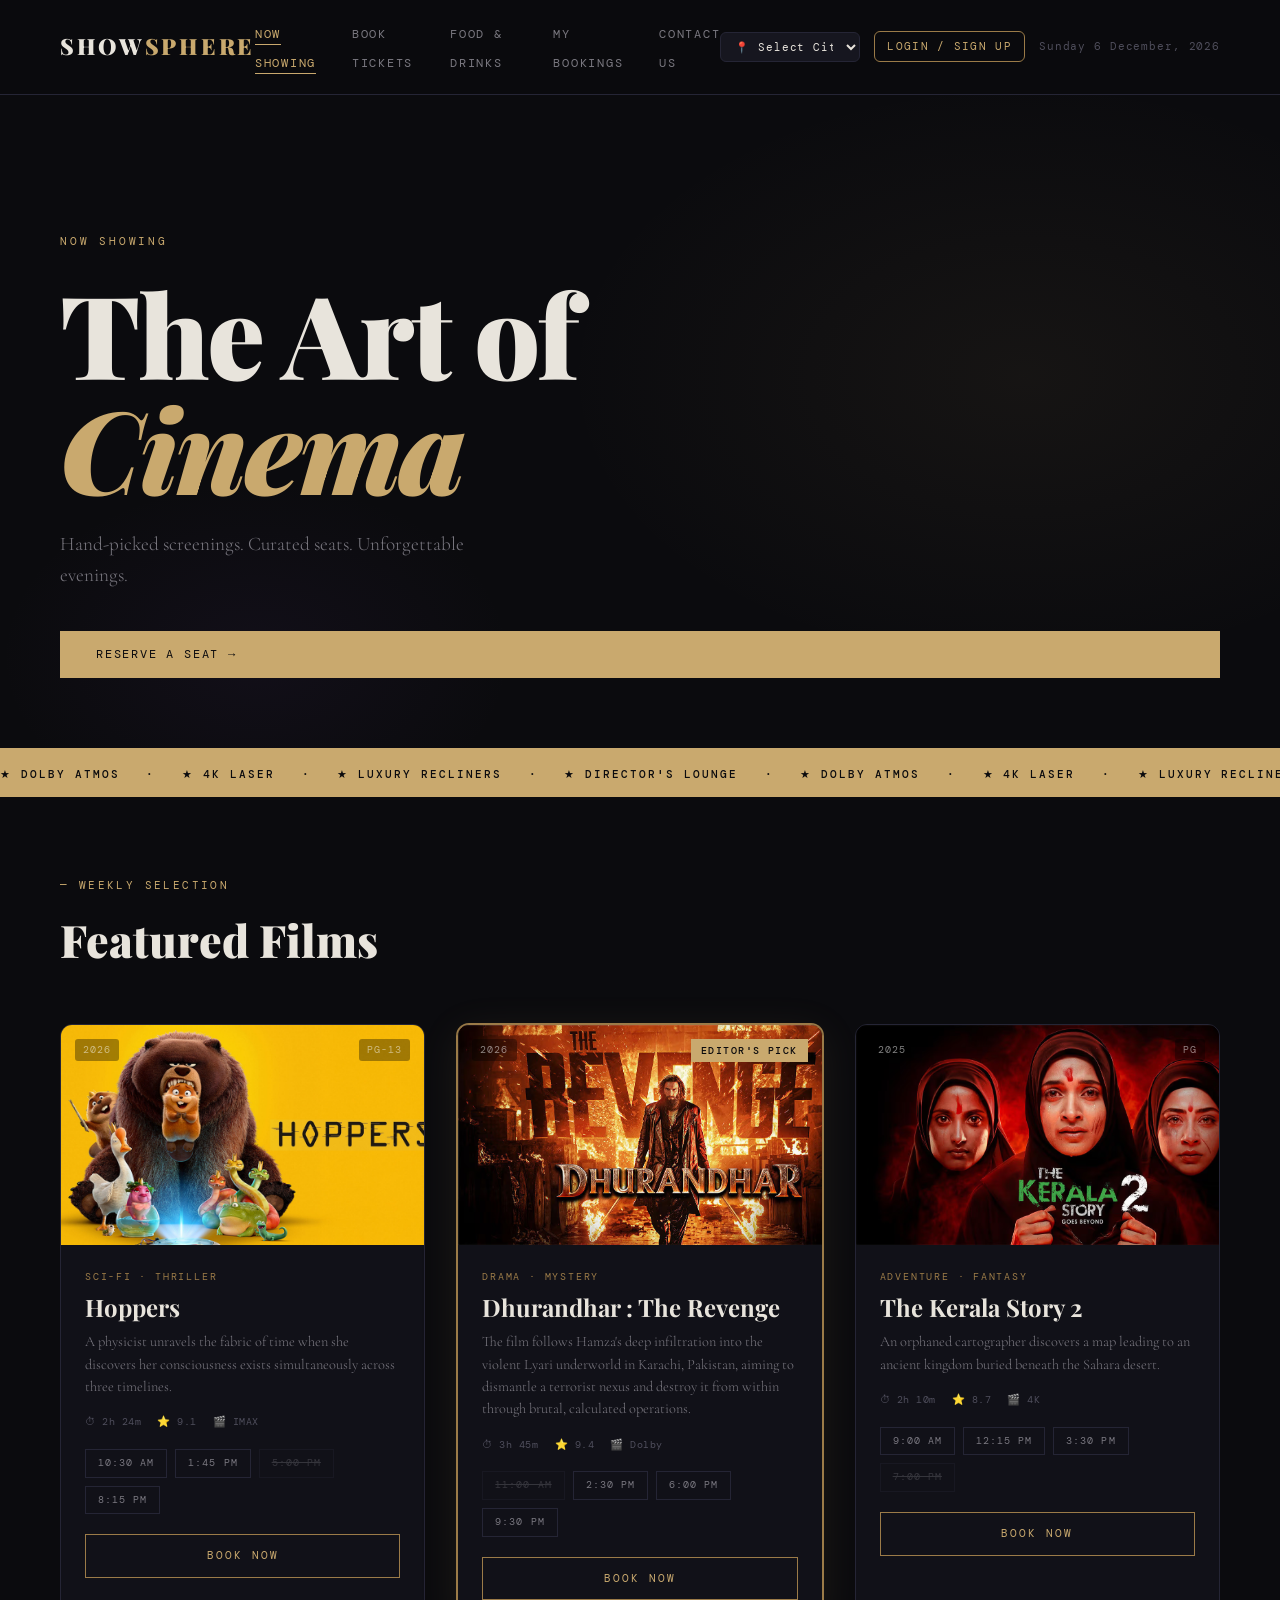
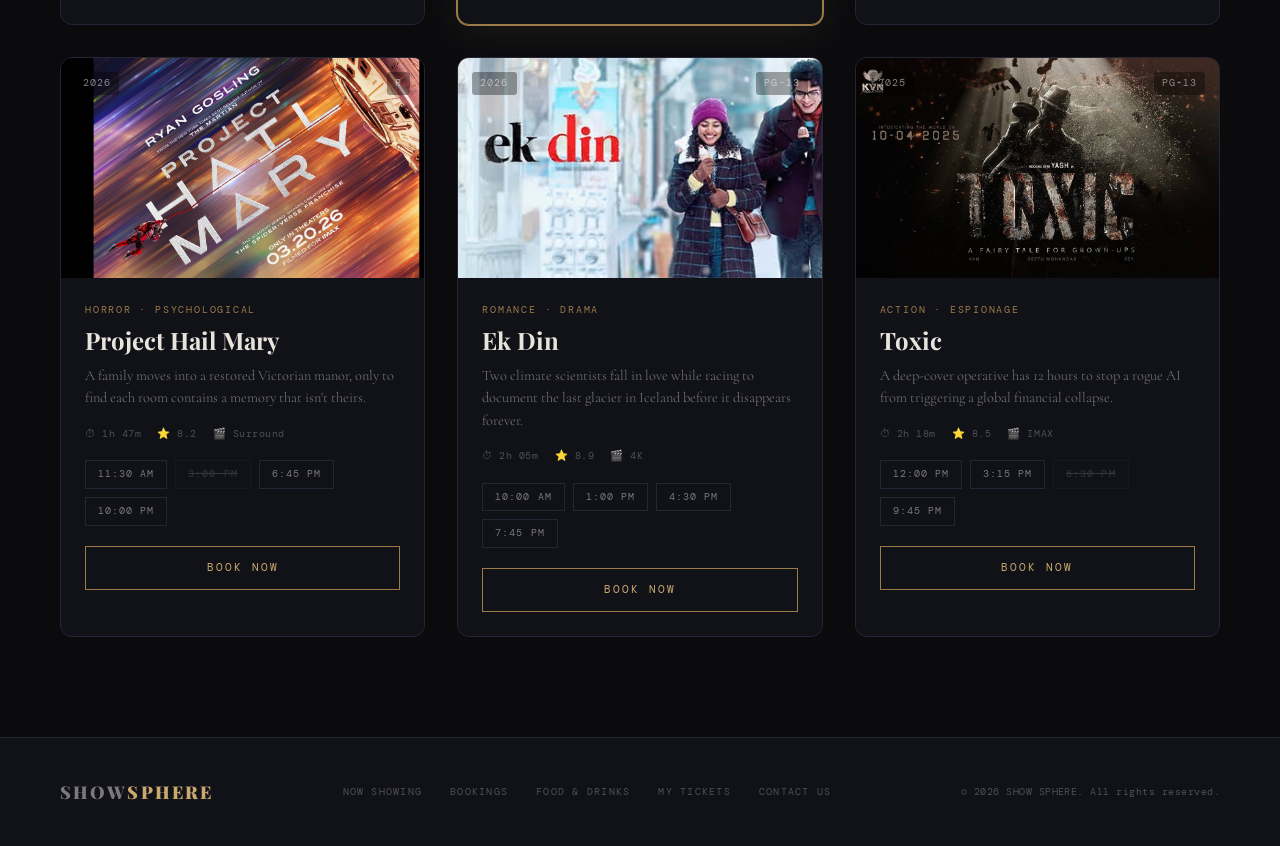
==== commit 0d3e9ffa: "Initial ShowSphere commit" ====
--- a/index.html
+++ b/index.html
@@ -105,7 +105,7 @@
           Pakistan, aiming to dismantle a terrorist nexus and destroy it from within through brutal, calculated
           operations.</p>
         <div class="movie-meta">
-          <span>⏱ 1h 58m</span>
+          <span>⏱ 3h 45m</span>
           <span>⭐ 9.4</span>
           <span>🎬 Dolby</span>
         </div>
--- a/style.css
+++ b/style.css
@@ -1,4 +1,4 @@
-/* ============================================================
+  /* ============================================================
    SHOW SPHERE — Master Stylesheet
    Aesthetic: Dark luxury editorial · Gold accents · Cinematic
    ============================================================ */
